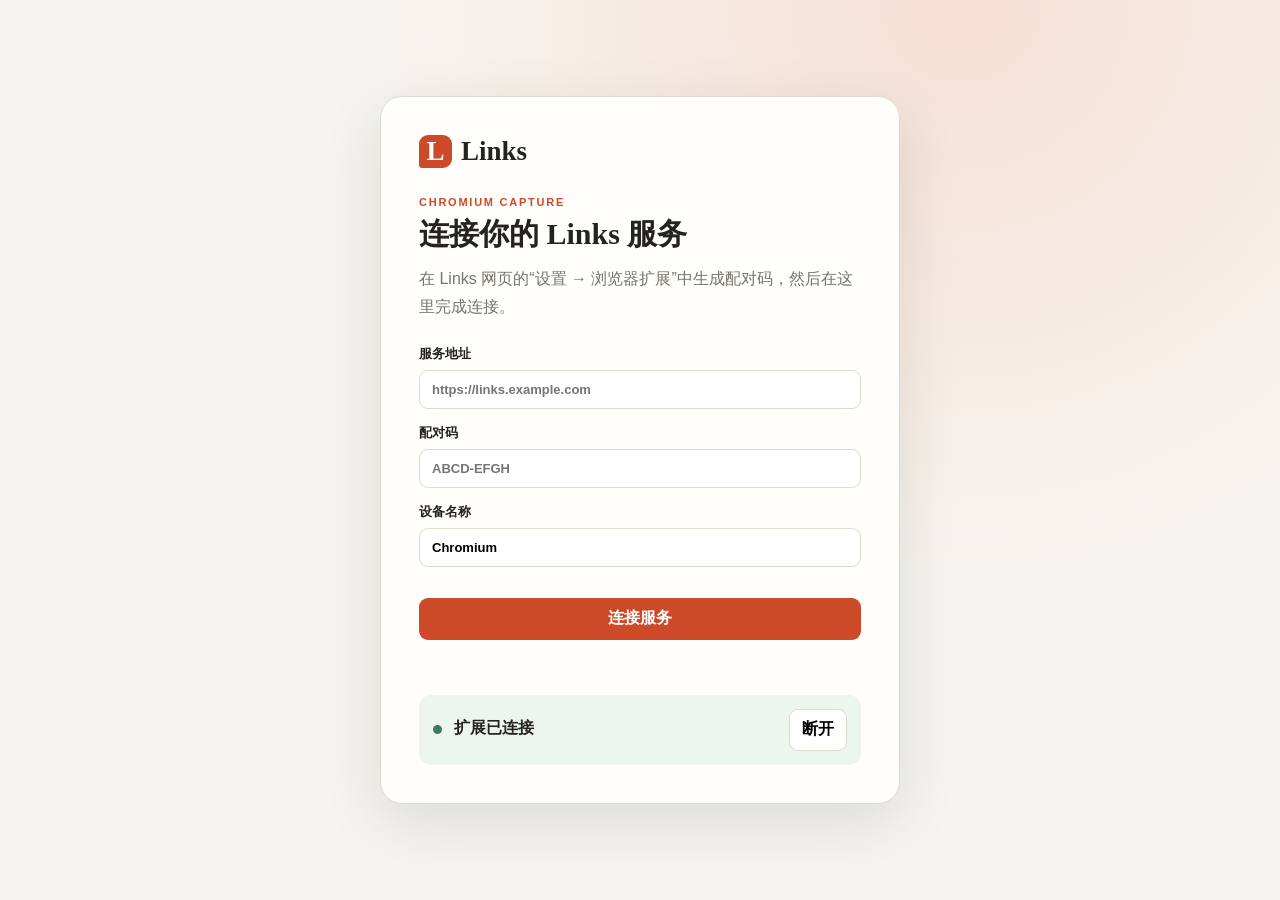
==== extension/options.html @ 379e5227 "Add new application functionality" ====
<!doctype html>
<html lang="zh-CN">
  <head>
    <meta charset="utf-8">
    <meta name="viewport" content="width=device-width,initial-scale=1">
    <title>Links 扩展设置</title>
    <link rel="stylesheet" href="extension.css">
  </head>
  <body class="options-body">
    <main class="options-card">
      <header class="extension-brand extension-brand-large"><span class="extension-mark">L</span><span>Links</span></header>
      <p class="kicker">CHROMIUM CAPTURE</p>
      <h1>连接你的 Links 服务</h1>
      <p class="description">在 Links 网页的“设置 → 浏览器扩展”中生成配对码，然后在这里完成连接。</p>
      <form id="pairForm">
        <label>服务地址<input id="serverInput" type="url" required placeholder="https://links.example.com"></label>
        <label>配对码<input id="codeInput" type="text" required maxlength="9" placeholder="ABCD-EFGH" autocomplete="one-time-code"></label>
        <label>设备名称<input id="deviceInput" type="text" maxlength="100" value="Chromium"></label>
        <button id="connectButton" class="primary" type="submit">连接服务</button>
      </form>
      <p id="pairStatus" class="status" role="status"></p>
      <section id="connectedView" class="connected" hidden>
        <span class="connected-dot"></span>
        <div><strong>扩展已连接</strong><p id="connectedServer"></p></div>
        <button id="disconnectButton" class="secondary" type="button">断开</button>
      </section>
    </main>
    <script src="options.js"></script>
  </body>
</html>
---- extension/extension.css ----
:root {
  color: #24231f;
  background: #f6f4ef;
  font-family: Inter, ui-sans-serif, -apple-system, BlinkMacSystemFont, "Segoe UI", "PingFang SC", sans-serif;
}
* { box-sizing: border-box; }
button, input { font: inherit; }
.popup-body { width: 310px; margin: 0; }
.popup { padding: 22px; }
.extension-brand { display: flex; align-items: center; gap: 9px; font-family: Georgia, serif; font-size: 20px; font-weight: 700; }
.extension-brand-large { font-size: 27px; }
.extension-mark { width: 33px; height: 33px; display: grid; place-items: center; border-radius: 9px 9px 9px 3px; color: #fff; background: #cc4a28; font-family: Georgia, serif; }
.popup-caption { margin: 22px 0 14px; font-size: 13px; font-weight: 700; }
.toggle { display: flex; align-items: center; gap: 8px; padding: 8px 0; font-size: 13px; }
.toggle input { accent-color: #cc4a28; }
.archive-toggle { margin-top: 4px; padding-bottom: 2px; }
.privacy-note { margin: 0 0 4px 22px; color: #77736a; font-size: 10px; line-height: 1.45; }
.primary, .secondary { width: 100%; min-height: 42px; margin-top: 16px; border: 0; border-radius: 9px; cursor: pointer; font-weight: 700; }
.primary { color: #fff; background: #cc4a28; }
.primary:hover { background: #ac3619; }
.primary:disabled { opacity: 0.6; }
.secondary { border: 1px solid #dedbd2; background: #fff; }
.status { min-height: 20px; margin: 11px 0 0; color: #77736a; font-size: 12px; line-height: 1.5; }
.status.success { color: #3b7b59; }
.status.error { color: #ad2d23; }
.link-button { display: block; margin: 8px auto 0; padding: 6px; border: 0; color: #77736a; background: transparent; cursor: pointer; font-size: 12px; }
.options-body { margin: 0; min-height: 100vh; display: grid; place-items: center; padding: 32px 20px; background: radial-gradient(circle at 75% 0, #f7dfd5, transparent 36rem), #f6f4ef; }
.options-card { width: min(100%, 520px); padding: 38px; border: 1px solid #dedbd2; border-radius: 22px; background: #fffefa; box-shadow: 0 18px 60px rgba(44,38,28,.12); }
.kicker { margin: 28px 0 6px; color: #cc4a28; font-size: 11px; font-weight: 800; letter-spacing: .16em; }
.options-card h1 { margin: 0 0 10px; font-family: Georgia, "Songti SC", serif; font-size: 30px; }
.description { margin: 0 0 25px; color: #77736a; line-height: 1.7; }
.options-card form { display: grid; gap: 15px; }
.options-card label { display: grid; gap: 7px; font-size: 13px; font-weight: 700; }
.options-card input { padding: 11px 12px; border: 1px solid #dedbd2; border-radius: 9px; outline: none; }
.options-card input:focus { border-color: #cc4a28; box-shadow: 0 0 0 3px rgba(204,74,40,.1); }
.connected { margin-top: 24px; display: grid; grid-template-columns: auto 1fr auto; align-items: center; gap: 12px; padding: 14px; border-radius: 12px; background: #edf5ef; }
.connected-dot { width: 9px; height: 9px; border-radius: 50%; background: #3b7b59; }
.connected p { margin: 3px 0 0; color: #77736a; font-size: 12px; }
.connected .secondary { width: auto; margin: 0; padding: 0 12px; }
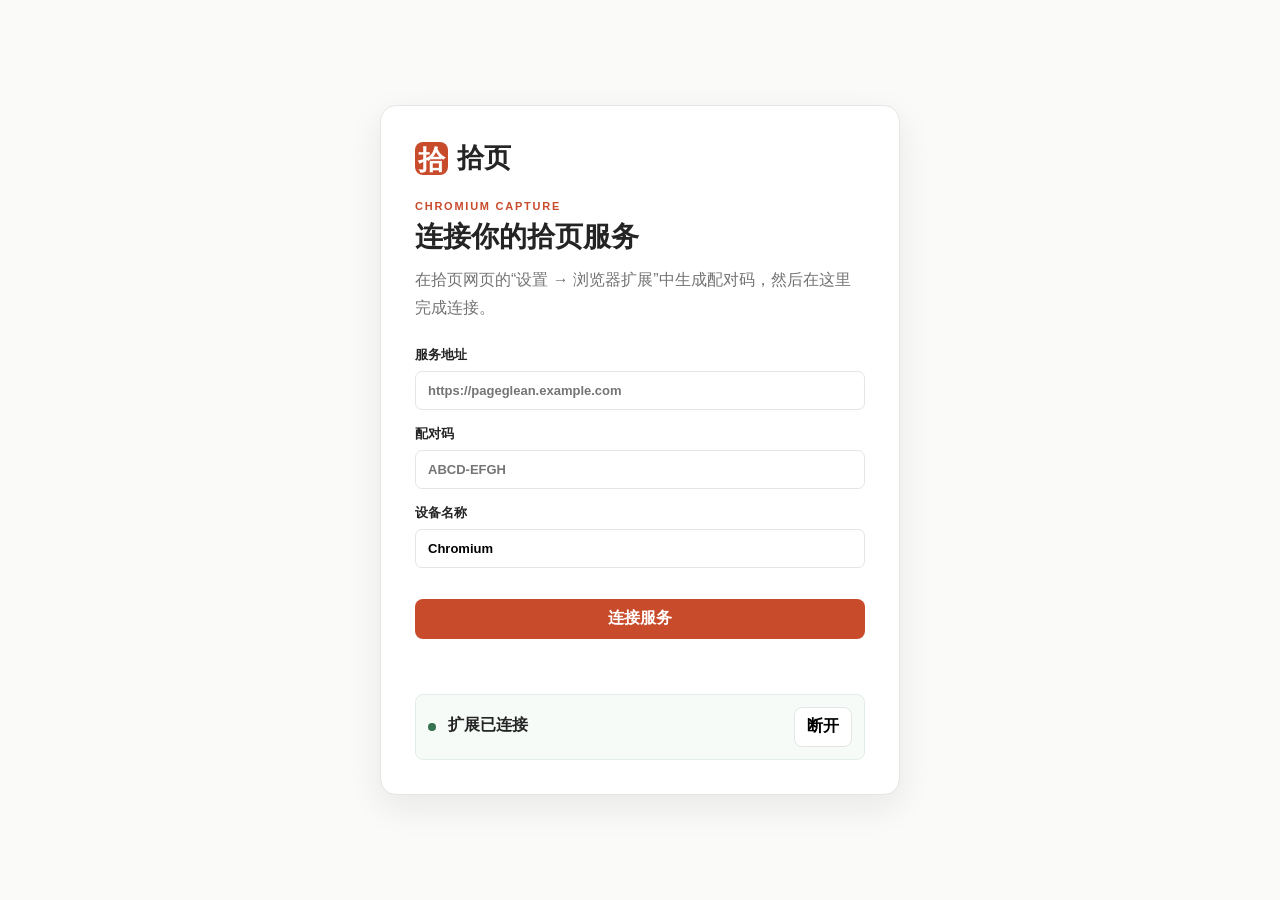
==== commit 9d5b9cc9: "Improve page gleaning workflow and supporting UI" ====
--- a/extension/options.html
+++ b/extension/options.html
@@ -3,17 +3,17 @@
   <head>
     <meta charset="utf-8">
     <meta name="viewport" content="width=device-width,initial-scale=1">
-    <title>Links 扩展设置</title>
+    <title>拾页扩展设置</title>
     <link rel="stylesheet" href="extension.css">
   </head>
   <body class="options-body">
     <main class="options-card">
-      <header class="extension-brand extension-brand-large"><span class="extension-mark">L</span><span>Links</span></header>
+      <header class="extension-brand extension-brand-large"><span class="extension-mark">拾</span><span>拾页</span></header>
       <p class="kicker">CHROMIUM CAPTURE</p>
-      <h1>连接你的 Links 服务</h1>
-      <p class="description">在 Links 网页的“设置 → 浏览器扩展”中生成配对码，然后在这里完成连接。</p>
+      <h1>连接你的拾页服务</h1>
+      <p class="description">在拾页网页的“设置 → 浏览器扩展”中生成配对码，然后在这里完成连接。</p>
       <form id="pairForm">
-        <label>服务地址<input id="serverInput" type="url" required placeholder="https://links.example.com"></label>
+        <label>服务地址<input id="serverInput" type="url" required placeholder="https://pageglean.example.com"></label>
         <label>配对码<input id="codeInput" type="text" required maxlength="9" placeholder="ABCD-EFGH" autocomplete="one-time-code"></label>
         <label>设备名称<input id="deviceInput" type="text" maxlength="100" value="Chromium"></label>
         <button id="connectButton" class="primary" type="submit">连接服务</button>
--- a/extension/extension.css
+++ b/extension/extension.css
@@ -1,39 +1,39 @@
 :root {
-  color: #24231f;
-  background: #f6f4ef;
+  color: #242424;
+  background: #fafaf9;
   font-family: Inter, ui-sans-serif, -apple-system, BlinkMacSystemFont, "Segoe UI", "PingFang SC", sans-serif;
 }
 * { box-sizing: border-box; }
 button, input { font: inherit; }
 .popup-body { width: 310px; margin: 0; }
 .popup { padding: 22px; }
-.extension-brand { display: flex; align-items: center; gap: 9px; font-family: Georgia, serif; font-size: 20px; font-weight: 700; }
+.extension-brand { display: flex; align-items: center; gap: 9px; font-size: 20px; font-weight: 700; }
 .extension-brand-large { font-size: 27px; }
-.extension-mark { width: 33px; height: 33px; display: grid; place-items: center; border-radius: 9px 9px 9px 3px; color: #fff; background: #cc4a28; font-family: Georgia, serif; }
+.extension-mark { width: 33px; height: 33px; display: grid; place-items: center; border-radius: 8px; color: #fff; background: #c84b2b; }
 .popup-caption { margin: 22px 0 14px; font-size: 13px; font-weight: 700; }
 .toggle { display: flex; align-items: center; gap: 8px; padding: 8px 0; font-size: 13px; }
-.toggle input { accent-color: #cc4a28; }
+.toggle input { accent-color: #c84b2b; }
 .archive-toggle { margin-top: 4px; padding-bottom: 2px; }
-.privacy-note { margin: 0 0 4px 22px; color: #77736a; font-size: 10px; line-height: 1.45; }
-.primary, .secondary { width: 100%; min-height: 42px; margin-top: 16px; border: 0; border-radius: 9px; cursor: pointer; font-weight: 700; }
-.primary { color: #fff; background: #cc4a28; }
-.primary:hover { background: #ac3619; }
+.privacy-note { margin: 0 0 4px 22px; color: #737373; font-size: 10px; line-height: 1.45; }
+.primary, .secondary { width: 100%; min-height: 40px; margin-top: 16px; border: 0; border-radius: 8px; cursor: pointer; font-weight: 700; }
+.primary { color: #fff; background: #c84b2b; }
+.primary:hover { background: #a83b21; }
 .primary:disabled { opacity: 0.6; }
-.secondary { border: 1px solid #dedbd2; background: #fff; }
-.status { min-height: 20px; margin: 11px 0 0; color: #77736a; font-size: 12px; line-height: 1.5; }
-.status.success { color: #3b7b59; }
+.secondary { border: 1px solid #e5e5e5; background: #fff; }
+.status { min-height: 20px; margin: 11px 0 0; color: #737373; font-size: 12px; line-height: 1.5; }
+.status.success { color: #367451; }
 .status.error { color: #ad2d23; }
-.link-button { display: block; margin: 8px auto 0; padding: 6px; border: 0; color: #77736a; background: transparent; cursor: pointer; font-size: 12px; }
-.options-body { margin: 0; min-height: 100vh; display: grid; place-items: center; padding: 32px 20px; background: radial-gradient(circle at 75% 0, #f7dfd5, transparent 36rem), #f6f4ef; }
-.options-card { width: min(100%, 520px); padding: 38px; border: 1px solid #dedbd2; border-radius: 22px; background: #fffefa; box-shadow: 0 18px 60px rgba(44,38,28,.12); }
-.kicker { margin: 28px 0 6px; color: #cc4a28; font-size: 11px; font-weight: 800; letter-spacing: .16em; }
-.options-card h1 { margin: 0 0 10px; font-family: Georgia, "Songti SC", serif; font-size: 30px; }
-.description { margin: 0 0 25px; color: #77736a; line-height: 1.7; }
+.link-button { display: block; margin: 8px auto 0; padding: 6px; border: 0; color: #737373; background: transparent; cursor: pointer; font-size: 12px; }
+.options-body { margin: 0; min-height: 100vh; display: grid; place-items: center; padding: 32px 20px; background: #fafaf9; }
+.options-card { width: min(100%, 520px); padding: 34px; border: 1px solid #e5e5e5; border-radius: 16px; background: #fff; box-shadow: 0 12px 34px rgba(30,30,30,.08); }
+.kicker { margin: 24px 0 6px; color: #c84b2b; font-size: 11px; font-weight: 800; letter-spacing: .16em; }
+.options-card h1 { margin: 0 0 10px; font-family: ui-sans-serif, -apple-system, BlinkMacSystemFont, "Segoe UI", sans-serif; font-size: 28px; }
+.description { margin: 0 0 25px; color: #737373; line-height: 1.7; }
 .options-card form { display: grid; gap: 15px; }
 .options-card label { display: grid; gap: 7px; font-size: 13px; font-weight: 700; }
-.options-card input { padding: 11px 12px; border: 1px solid #dedbd2; border-radius: 9px; outline: none; }
-.options-card input:focus { border-color: #cc4a28; box-shadow: 0 0 0 3px rgba(204,74,40,.1); }
-.connected { margin-top: 24px; display: grid; grid-template-columns: auto 1fr auto; align-items: center; gap: 12px; padding: 14px; border-radius: 12px; background: #edf5ef; }
-.connected-dot { width: 9px; height: 9px; border-radius: 50%; background: #3b7b59; }
-.connected p { margin: 3px 0 0; color: #77736a; font-size: 12px; }
+.options-card input { padding: 11px 12px; border: 1px solid #e5e5e5; border-radius: 7px; outline: none; }
+.options-card input:focus { border-color: #c84b2b; box-shadow: 0 0 0 2px rgba(200,75,43,.1); }
+.connected { margin-top: 24px; display: grid; grid-template-columns: auto 1fr auto; align-items: center; gap: 12px; padding: 12px; border: 1px solid #e3eee6; border-radius: 8px; background: #f7fbf8; }
+.connected-dot { width: 8px; height: 8px; border-radius: 50%; background: #367451; }
+.connected p { margin: 3px 0 0; color: #737373; font-size: 12px; }
 .connected .secondary { width: auto; margin: 0; padding: 0 12px; }
